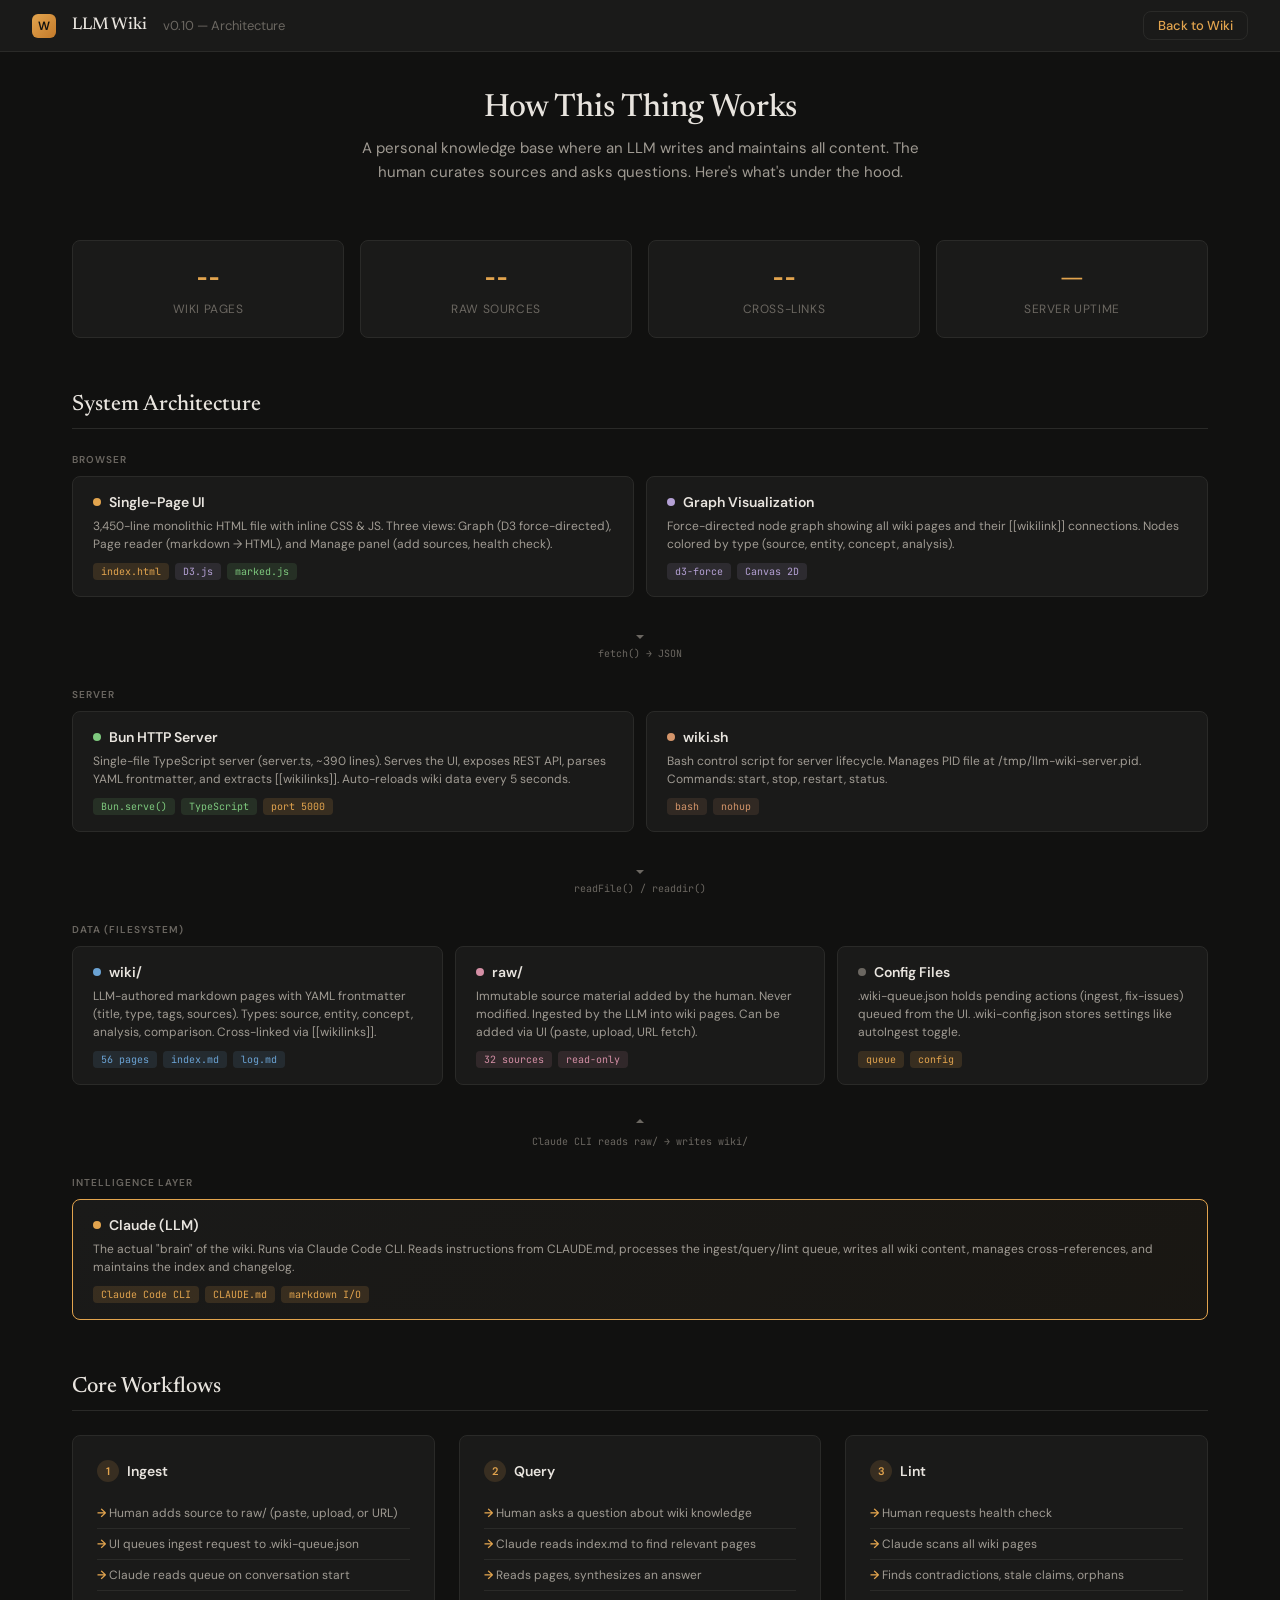
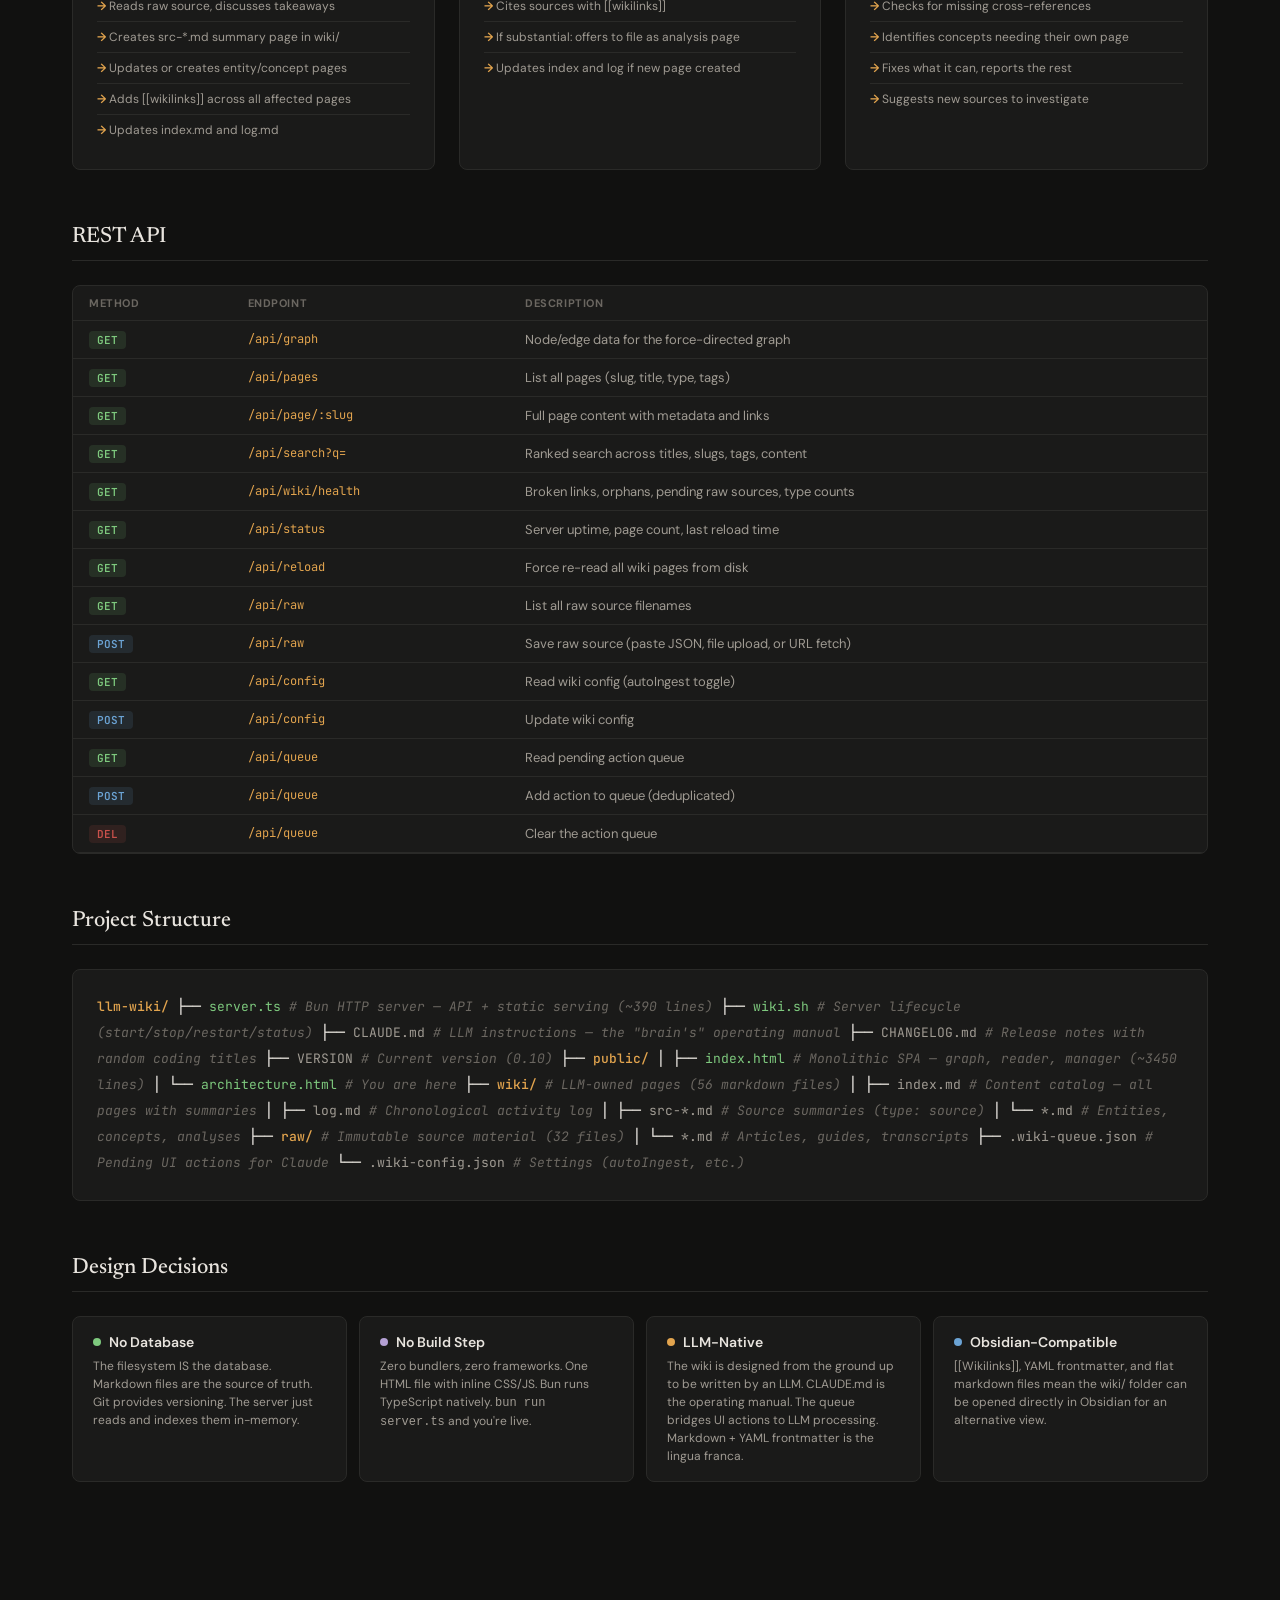
==== public/architecture.html @ 3b4dd166 "Add vault, LLM chat, GCP backup, and repo hardening - Vault: private pages in gitignored vault/ dir " ====
<!DOCTYPE html>
<html lang="en">
<head>
<meta charset="UTF-8">
<meta name="viewport" content="width=device-width, initial-scale=1.0">
<title>LLM Wiki — Architecture</title>
<link rel="icon" href="data:image/svg+xml,<svg xmlns='http://www.w3.org/2000/svg' viewBox='0 0 32 32'><rect width='32' height='32' rx='8' fill='%23111110'/><rect x='2' y='2' width='28' height='28' rx='6' fill='none' stroke='%23e2a44e' stroke-width='2.5'/><text x='16' y='22' text-anchor='middle' font-family='Georgia,serif' font-weight='600' font-size='16' fill='%23e2a44e'>W</text></svg>">
<link rel="preconnect" href="https://fonts.googleapis.com">
<link rel="preconnect" href="https://fonts.gstatic.com" crossorigin>
<link href="https://fonts.googleapis.com/css2?family=Newsreader:ital,opsz,wght@0,6..72,400;0,6..72,500;0,6..72,600;1,6..72,400&family=DM+Sans:ital,wght@0,400;0,500;0,600;1,400&family=JetBrains+Mono:wght@400;500&display=swap" rel="stylesheet">
<style>
  :root {
    --bg: #111110;
    --surface: #1a1a19;
    --surface-raised: #222221;
    --border: #2a2a28;
    --text: #e8e4de;
    --text-secondary: #a09b93;
    --text-dim: #6b6761;
    --accent: #e2a44e;
    --accent-dim: rgba(226, 164, 78, 0.15);
    --green: #7ec97e;
    --purple: #b4a0d4;
    --orange: #d4956a;
    --pink: #d48fa5;
    --red: #c9514b;
    --blue: #6ba3d4;
    --font-display: 'Newsreader', Georgia, serif;
    --font-body: 'DM Sans', -apple-system, sans-serif;
    --font-mono: 'JetBrains Mono', monospace;
    --radius: 8px;
  }

  * { margin: 0; padding: 0; box-sizing: border-box; }

  body {
    font-family: var(--font-body);
    background: var(--bg);
    color: var(--text);
    -webkit-font-smoothing: antialiased;
    min-height: 100vh;
  }

  ::-webkit-scrollbar { width: 6px; }
  ::-webkit-scrollbar-track { background: transparent; }
  ::-webkit-scrollbar-thumb { background: var(--border); border-radius: 3px; }

  header {
    background: var(--surface);
    border-bottom: 1px solid var(--border);
    padding: 0 32px;
    height: 52px;
    display: flex;
    align-items: center;
    gap: 16px;
    position: sticky;
    top: 0;
    z-index: 10;
  }

  .logo-icon {
    width: 24px; height: 24px; border-radius: 6px;
    background: linear-gradient(135deg, var(--accent) 0%, #c47a2a 100%);
    display: flex; align-items: center; justify-content: center;
    font-size: 12px; font-weight: 600; color: var(--bg); flex-shrink: 0;
  }

  header h1 {
    font-family: var(--font-display);
    font-size: 17px; font-weight: 500; letter-spacing: -0.01em;
  }

  header .subtitle {
    color: var(--text-dim); font-size: 13px;
  }

  .back-link {
    margin-left: auto;
    color: var(--accent); text-decoration: none;
    font-size: 13px; font-weight: 500;
    padding: 5px 14px; border: 1px solid var(--border);
    border-radius: var(--radius);
    transition: all 150ms ease;
  }
  .back-link:hover { background: var(--accent-dim); border-color: var(--accent); }

  .container {
    max-width: 1200px;
    margin: 0 auto;
    padding: 40px 32px 80px;
  }

  .hero {
    text-align: center;
    margin-bottom: 56px;
  }
  .hero h2 {
    font-family: var(--font-display);
    font-size: 32px; font-weight: 500;
    margin-bottom: 12px;
  }
  .hero p {
    color: var(--text-secondary); font-size: 15px;
    max-width: 600px; margin: 0 auto;
    line-height: 1.6;
  }

  /* ─── Stats ribbon ─── */
  .stats {
    display: grid;
    grid-template-columns: repeat(4, 1fr);
    gap: 16px;
    margin-bottom: 56px;
  }
  .stat-card {
    background: var(--surface);
    border: 1px solid var(--border);
    border-radius: var(--radius);
    padding: 20px;
    text-align: center;
  }
  .stat-value {
    font-family: var(--font-display);
    font-size: 36px; font-weight: 600;
    color: var(--accent);
    margin-bottom: 4px;
  }
  .stat-label {
    font-size: 12px; color: var(--text-dim);
    text-transform: uppercase; letter-spacing: 0.05em;
  }

  /* ─── Architecture diagram ─── */
  .arch-section {
    margin-bottom: 56px;
  }
  .arch-section h3 {
    font-family: var(--font-display);
    font-size: 22px; font-weight: 500;
    margin-bottom: 24px;
    padding-bottom: 12px;
    border-bottom: 1px solid var(--border);
  }

  .diagram {
    position: relative;
    display: flex;
    flex-direction: column;
    gap: 24px;
  }

  .layer {
    position: relative;
  }
  .layer-label {
    font-size: 10px; text-transform: uppercase;
    letter-spacing: 0.1em; color: var(--text-dim);
    margin-bottom: 10px; font-weight: 600;
  }
  .layer-content {
    display: flex;
    gap: 12px;
    flex-wrap: wrap;
  }

  .box {
    background: var(--surface);
    border: 1px solid var(--border);
    border-radius: var(--radius);
    padding: 16px 20px;
    flex: 1;
    min-width: 200px;
    position: relative;
    transition: all 200ms ease;
  }
  .box:hover {
    border-color: var(--accent);
    box-shadow: 0 0 0 1px var(--accent-dim);
  }
  .box-title {
    font-weight: 600; font-size: 14px;
    margin-bottom: 6px;
    display: flex; align-items: center; gap: 8px;
  }
  .box-title .dot {
    width: 8px; height: 8px; border-radius: 50%;
    flex-shrink: 0;
  }
  .box-desc {
    font-size: 12px; color: var(--text-secondary);
    line-height: 1.5;
  }
  .box-tech {
    margin-top: 10px;
    display: flex; gap: 6px; flex-wrap: wrap;
  }
  .tag {
    font-family: var(--font-mono);
    font-size: 10px;
    padding: 2px 8px;
    border-radius: 4px;
    background: var(--accent-dim);
    color: var(--accent);
  }
  .tag.green { background: rgba(126,201,126,0.12); color: var(--green); }
  .tag.purple { background: rgba(180,160,212,0.12); color: var(--purple); }
  .tag.pink { background: rgba(212,143,165,0.12); color: var(--pink); }
  .tag.blue { background: rgba(107,163,212,0.12); color: var(--blue); }
  .tag.orange { background: rgba(212,149,106,0.12); color: var(--orange); }

  /* Arrows */
  .arrow-row {
    display: flex;
    justify-content: center;
    padding: 4px 0;
  }
  .arrow {
    display: flex; flex-direction: column;
    align-items: center; gap: 2px;
    color: var(--text-dim);
  }
  .arrow svg { width: 20px; height: 20px; }
  .arrow-label {
    font-size: 10px; color: var(--text-dim);
    font-family: var(--font-mono);
  }

  /* ─── File tree ─── */
  .file-tree {
    background: var(--surface);
    border: 1px solid var(--border);
    border-radius: var(--radius);
    padding: 24px;
    font-family: var(--font-mono);
    font-size: 13px;
    line-height: 2;
    overflow-x: auto;
  }
  .file-tree .dir { color: var(--accent); font-weight: 500; }
  .file-tree .file { color: var(--text-secondary); }
  .file-tree .comment { color: var(--text-dim); font-style: italic; }
  .file-tree .special { color: var(--green); }

  /* ─── Flow diagram ─── */
  .flow-grid {
    display: grid;
    grid-template-columns: 1fr 1fr 1fr;
    gap: 24px;
  }
  .flow-card {
    background: var(--surface);
    border: 1px solid var(--border);
    border-radius: var(--radius);
    padding: 24px;
  }
  .flow-card h4 {
    font-size: 14px; font-weight: 600;
    margin-bottom: 16px;
    display: flex; align-items: center; gap: 8px;
  }
  .flow-card h4 .num {
    width: 22px; height: 22px; border-radius: 50%;
    background: var(--accent-dim); color: var(--accent);
    display: inline-flex; align-items: center; justify-content: center;
    font-size: 11px; font-weight: 600;
  }
  .flow-steps {
    list-style: none;
  }
  .flow-steps li {
    font-size: 12px; color: var(--text-secondary);
    padding: 6px 0;
    border-bottom: 1px solid var(--border);
    line-height: 1.5;
  }
  .flow-steps li:last-child { border-bottom: none; }
  .flow-steps li::before {
    content: "→ ";
    color: var(--accent);
    font-weight: 600;
  }

  /* ─── API table ─── */
  .api-table {
    width: 100%;
    border-collapse: collapse;
    font-size: 13px;
  }
  .api-table th {
    text-align: left;
    font-size: 11px; text-transform: uppercase;
    letter-spacing: 0.05em; color: var(--text-dim);
    padding: 10px 16px;
    border-bottom: 1px solid var(--border);
  }
  .api-table td {
    padding: 10px 16px;
    border-bottom: 1px solid var(--border);
    vertical-align: top;
  }
  .api-table tr:hover td {
    background: var(--surface-raised);
  }
  .method {
    font-family: var(--font-mono);
    font-size: 11px; font-weight: 600;
    padding: 2px 8px; border-radius: 4px;
  }
  .method.get { background: rgba(126,201,126,0.12); color: var(--green); }
  .method.post { background: rgba(107,163,212,0.12); color: var(--blue); }
  .method.delete { background: rgba(201,81,75,0.12); color: var(--red); }
  .endpoint {
    font-family: var(--font-mono);
    font-size: 12px; color: var(--accent);
  }
  .api-desc { color: var(--text-secondary); }

  /* ─── Connection lines (SVG overlay) ─── */
  .connections {
    position: absolute;
    top: 0; left: 0;
    width: 100%;
    height: 100%;
    pointer-events: none;
    z-index: 0;
  }

  @media (max-width: 768px) {
    .stats { grid-template-columns: repeat(2, 1fr); }
    .flow-grid { grid-template-columns: 1fr; }
    .layer-content { flex-direction: column; }
    .container { padding: 24px 16px 60px; }
  }
</style>
</head>
<body>

<header>
  <div class="logo-icon">W</div>
  <h1>LLM Wiki</h1>
  <span class="subtitle">v0.10 — Architecture</span>
  <a href="/" class="back-link">Back to Wiki</a>
</header>

<div class="container">

  <div class="hero">
    <h2>How This Thing Works</h2>
    <p>A personal knowledge base where an LLM writes and maintains all content. The human curates sources and asks questions. Here's what's under the hood.</p>
  </div>

  <!-- Live stats -->
  <div class="stats" id="stats">
    <div class="stat-card">
      <div class="stat-value" id="stat-pages">--</div>
      <div class="stat-label">Wiki Pages</div>
    </div>
    <div class="stat-card">
      <div class="stat-value" id="stat-sources">--</div>
      <div class="stat-label">Raw Sources</div>
    </div>
    <div class="stat-card">
      <div class="stat-value" id="stat-links">--</div>
      <div class="stat-label">Cross-Links</div>
    </div>
    <div class="stat-card">
      <div class="stat-value" id="stat-uptime">--</div>
      <div class="stat-label">Server Uptime</div>
    </div>
  </div>

  <!-- Stack diagram -->
  <div class="arch-section">
    <h3>System Architecture</h3>
    <div class="diagram">

      <!-- Browser layer -->
      <div class="layer">
        <div class="layer-label">Browser</div>
        <div class="layer-content">
          <div class="box">
            <div class="box-title"><span class="dot" style="background:var(--accent)"></span>Single-Page UI</div>
            <div class="box-desc">3,450-line monolithic HTML file with inline CSS &amp; JS. Three views: Graph (D3 force-directed), Page reader (markdown → HTML), and Manage panel (add sources, health check).</div>
            <div class="box-tech">
              <span class="tag">index.html</span>
              <span class="tag purple">D3.js</span>
              <span class="tag green">marked.js</span>
            </div>
          </div>
          <div class="box">
            <div class="box-title"><span class="dot" style="background:var(--purple)"></span>Graph Visualization</div>
            <div class="box-desc">Force-directed node graph showing all wiki pages and their [[wikilink]] connections. Nodes colored by type (source, entity, concept, analysis).</div>
            <div class="box-tech">
              <span class="tag purple">d3-force</span>
              <span class="tag purple">Canvas 2D</span>
            </div>
          </div>
        </div>
      </div>

      <!-- Arrow -->
      <div class="arrow-row">
        <div class="arrow">
          <svg viewBox="0 0 20 20" fill="currentColor"><path d="M10 3v11M6 10l4 4 4-4"/></svg>
          <span class="arrow-label">fetch() → JSON</span>
        </div>
      </div>

      <!-- Server layer -->
      <div class="layer">
        <div class="layer-label">Server</div>
        <div class="layer-content">
          <div class="box">
            <div class="box-title"><span class="dot" style="background:var(--green)"></span>Bun HTTP Server</div>
            <div class="box-desc">Single-file TypeScript server (server.ts, ~390 lines). Serves the UI, exposes REST API, parses YAML frontmatter, and extracts [[wikilinks]]. Auto-reloads wiki data every 5 seconds.</div>
            <div class="box-tech">
              <span class="tag green">Bun.serve()</span>
              <span class="tag green">TypeScript</span>
              <span class="tag">port 5000</span>
            </div>
          </div>
          <div class="box">
            <div class="box-title"><span class="dot" style="background:var(--orange)"></span>wiki.sh</div>
            <div class="box-desc">Bash control script for server lifecycle. Manages PID file at /tmp/llm-wiki-server.pid. Commands: start, stop, restart, status.</div>
            <div class="box-tech">
              <span class="tag orange">bash</span>
              <span class="tag orange">nohup</span>
            </div>
          </div>
        </div>
      </div>

      <!-- Arrow -->
      <div class="arrow-row">
        <div class="arrow">
          <svg viewBox="0 0 20 20" fill="currentColor"><path d="M10 3v11M6 10l4 4 4-4"/></svg>
          <span class="arrow-label">readFile() / readdir()</span>
        </div>
      </div>

      <!-- Data layer -->
      <div class="layer">
        <div class="layer-label">Data (Filesystem)</div>
        <div class="layer-content">
          <div class="box">
            <div class="box-title"><span class="dot" style="background:var(--blue)"></span>wiki/</div>
            <div class="box-desc">LLM-authored markdown pages with YAML frontmatter (title, type, tags, sources). Types: source, entity, concept, analysis, comparison. Cross-linked via [[wikilinks]].</div>
            <div class="box-tech">
              <span class="tag blue">56 pages</span>
              <span class="tag blue">index.md</span>
              <span class="tag blue">log.md</span>
            </div>
          </div>
          <div class="box">
            <div class="box-title"><span class="dot" style="background:var(--pink)"></span>raw/</div>
            <div class="box-desc">Immutable source material added by the human. Never modified. Ingested by the LLM into wiki pages. Can be added via UI (paste, upload, URL fetch).</div>
            <div class="box-tech">
              <span class="tag pink">32 sources</span>
              <span class="tag pink">read-only</span>
            </div>
          </div>
          <div class="box">
            <div class="box-title"><span class="dot" style="background:var(--text-dim)"></span>Config Files</div>
            <div class="box-desc">.wiki-queue.json holds pending actions (ingest, fix-issues) queued from the UI. .wiki-config.json stores settings like autoIngest toggle.</div>
            <div class="box-tech">
              <span class="tag">queue</span>
              <span class="tag">config</span>
            </div>
          </div>
        </div>
      </div>

      <!-- Arrow -->
      <div class="arrow-row">
        <div class="arrow">
          <svg viewBox="0 0 20 20" fill="currentColor"><path d="M10 17V6M6 10l4-4 4 4"/></svg>
          <span class="arrow-label">Claude CLI reads raw/ → writes wiki/</span>
        </div>
      </div>

      <!-- LLM layer -->
      <div class="layer">
        <div class="layer-label">Intelligence Layer</div>
        <div class="layer-content">
          <div class="box" style="border-color: var(--accent); background: linear-gradient(135deg, var(--surface) 0%, rgba(226,164,78,0.04) 100%);">
            <div class="box-title"><span class="dot" style="background:var(--accent)"></span>Claude (LLM)</div>
            <div class="box-desc">The actual "brain" of the wiki. Runs via Claude Code CLI. Reads instructions from CLAUDE.md, processes the ingest/query/lint queue, writes all wiki content, manages cross-references, and maintains the index and changelog.</div>
            <div class="box-tech">
              <span class="tag">Claude Code CLI</span>
              <span class="tag">CLAUDE.md</span>
              <span class="tag">markdown I/O</span>
            </div>
          </div>
        </div>
      </div>

    </div>
  </div>

  <!-- Workflows -->
  <div class="arch-section">
    <h3>Core Workflows</h3>
    <div class="flow-grid">
      <div class="flow-card">
        <h4><span class="num">1</span>Ingest</h4>
        <ul class="flow-steps">
          <li>Human adds source to raw/ (paste, upload, or URL)</li>
          <li>UI queues ingest request to .wiki-queue.json</li>
          <li>Claude reads queue on conversation start</li>
          <li>Reads raw source, discusses takeaways</li>
          <li>Creates src-*.md summary page in wiki/</li>
          <li>Updates or creates entity/concept pages</li>
          <li>Adds [[wikilinks]] across all affected pages</li>
          <li>Updates index.md and log.md</li>
        </ul>
      </div>
      <div class="flow-card">
        <h4><span class="num">2</span>Query</h4>
        <ul class="flow-steps">
          <li>Human asks a question about wiki knowledge</li>
          <li>Claude reads index.md to find relevant pages</li>
          <li>Reads pages, synthesizes an answer</li>
          <li>Cites sources with [[wikilinks]]</li>
          <li>If substantial: offers to file as analysis page</li>
          <li>Updates index and log if new page created</li>
        </ul>
      </div>
      <div class="flow-card">
        <h4><span class="num">3</span>Lint</h4>
        <ul class="flow-steps">
          <li>Human requests health check</li>
          <li>Claude scans all wiki pages</li>
          <li>Finds contradictions, stale claims, orphans</li>
          <li>Checks for missing cross-references</li>
          <li>Identifies concepts needing their own page</li>
          <li>Fixes what it can, reports the rest</li>
          <li>Suggests new sources to investigate</li>
        </ul>
      </div>
    </div>
  </div>

  <!-- API endpoints -->
  <div class="arch-section">
    <h3>REST API</h3>
    <div style="background:var(--surface);border:1px solid var(--border);border-radius:var(--radius);overflow:hidden;">
      <table class="api-table">
        <thead>
          <tr><th>Method</th><th>Endpoint</th><th>Description</th></tr>
        </thead>
        <tbody>
          <tr><td><span class="method get">GET</span></td><td class="endpoint">/api/graph</td><td class="api-desc">Node/edge data for the force-directed graph</td></tr>
          <tr><td><span class="method get">GET</span></td><td class="endpoint">/api/pages</td><td class="api-desc">List all pages (slug, title, type, tags)</td></tr>
          <tr><td><span class="method get">GET</span></td><td class="endpoint">/api/page/:slug</td><td class="api-desc">Full page content with metadata and links</td></tr>
          <tr><td><span class="method get">GET</span></td><td class="endpoint">/api/search?q=</td><td class="api-desc">Ranked search across titles, slugs, tags, content</td></tr>
          <tr><td><span class="method get">GET</span></td><td class="endpoint">/api/wiki/health</td><td class="api-desc">Broken links, orphans, pending raw sources, type counts</td></tr>
          <tr><td><span class="method get">GET</span></td><td class="endpoint">/api/status</td><td class="api-desc">Server uptime, page count, last reload time</td></tr>
          <tr><td><span class="method get">GET</span></td><td class="endpoint">/api/reload</td><td class="api-desc">Force re-read all wiki pages from disk</td></tr>
          <tr><td><span class="method get">GET</span></td><td class="endpoint">/api/raw</td><td class="api-desc">List all raw source filenames</td></tr>
          <tr><td><span class="method post">POST</span></td><td class="endpoint">/api/raw</td><td class="api-desc">Save raw source (paste JSON, file upload, or URL fetch)</td></tr>
          <tr><td><span class="method get">GET</span></td><td class="endpoint">/api/config</td><td class="api-desc">Read wiki config (autoIngest toggle)</td></tr>
          <tr><td><span class="method post">POST</span></td><td class="endpoint">/api/config</td><td class="api-desc">Update wiki config</td></tr>
          <tr><td><span class="method get">GET</span></td><td class="endpoint">/api/queue</td><td class="api-desc">Read pending action queue</td></tr>
          <tr><td><span class="method post">POST</span></td><td class="endpoint">/api/queue</td><td class="api-desc">Add action to queue (deduplicated)</td></tr>
          <tr><td><span class="method delete">DEL</span></td><td class="endpoint">/api/queue</td><td class="api-desc">Clear the action queue</td></tr>
        </tbody>
      </table>
    </div>
  </div>

  <!-- File tree -->
  <div class="arch-section">
    <h3>Project Structure</h3>
    <div class="file-tree">
<span class="dir">llm-wiki/</span>
├── <span class="special">server.ts</span>         <span class="comment">  # Bun HTTP server — API + static serving (~390 lines)</span>
├── <span class="special">wiki.sh</span>           <span class="comment">  # Server lifecycle (start/stop/restart/status)</span>
├── <span class="file">CLAUDE.md</span>          <span class="comment">  # LLM instructions — the "brain's" operating manual</span>
├── <span class="file">CHANGELOG.md</span>       <span class="comment">  # Release notes with random coding titles</span>
├── <span class="file">VERSION</span>            <span class="comment">  # Current version (0.10)</span>
├── <span class="dir">public/</span>
│   ├── <span class="special">index.html</span>    <span class="comment">  # Monolithic SPA — graph, reader, manager (~3450 lines)</span>
│   └── <span class="special">architecture.html</span> <span class="comment"># You are here</span>
├── <span class="dir">wiki/</span>              <span class="comment">  # LLM-owned pages (56 markdown files)</span>
│   ├── <span class="file">index.md</span>      <span class="comment">  # Content catalog — all pages with summaries</span>
│   ├── <span class="file">log.md</span>        <span class="comment">  # Chronological activity log</span>
│   ├── <span class="file">src-*.md</span>      <span class="comment">  # Source summaries (type: source)</span>
│   └── <span class="file">*.md</span>          <span class="comment">  # Entities, concepts, analyses</span>
├── <span class="dir">raw/</span>               <span class="comment">  # Immutable source material (32 files)</span>
│   └── <span class="file">*.md</span>          <span class="comment">  # Articles, guides, transcripts</span>
├── <span class="file">.wiki-queue.json</span>   <span class="comment">  # Pending UI actions for Claude</span>
└── <span class="file">.wiki-config.json</span>  <span class="comment">  # Settings (autoIngest, etc.)</span>
    </div>
  </div>

  <!-- Design philosophy -->
  <div class="arch-section">
    <h3>Design Decisions</h3>
    <div class="layer-content">
      <div class="box">
        <div class="box-title"><span class="dot" style="background:var(--green)"></span>No Database</div>
        <div class="box-desc">The filesystem IS the database. Markdown files are the source of truth. Git provides versioning. The server just reads and indexes them in-memory.</div>
      </div>
      <div class="box">
        <div class="box-title"><span class="dot" style="background:var(--purple)"></span>No Build Step</div>
        <div class="box-desc">Zero bundlers, zero frameworks. One HTML file with inline CSS/JS. Bun runs TypeScript natively. <code>bun run server.ts</code> and you're live.</div>
      </div>
      <div class="box">
        <div class="box-title"><span class="dot" style="background:var(--accent)"></span>LLM-Native</div>
        <div class="box-desc">The wiki is designed from the ground up to be written by an LLM. CLAUDE.md is the operating manual. The queue bridges UI actions to LLM processing. Markdown + YAML frontmatter is the lingua franca.</div>
      </div>
      <div class="box">
        <div class="box-title"><span class="dot" style="background:var(--blue)"></span>Obsidian-Compatible</div>
        <div class="box-desc">[[Wikilinks]], YAML frontmatter, and flat markdown files mean the wiki/ folder can be opened directly in Obsidian for an alternative view.</div>
      </div>
    </div>
  </div>

</div>

<script>
async function loadStats() {
  try {
    const [statusRes, graphRes, rawRes] = await Promise.all([
      fetch('/api/status'),
      fetch('/api/graph'),
      fetch('/api/raw'),
    ]);
    const status = await statusRes.json();
    const graph = await graphRes.json();
    const raw = await rawRes.json();

    document.getElementById('stat-pages').textContent = graph.nodes.length;
    document.getElementById('stat-sources').textContent = raw.length;
    document.getElementById('stat-links').textContent = graph.edges.length;

    const mins = Math.floor(status.uptime / 60);
    const hrs = Math.floor(mins / 60);
    if (hrs > 0) {
      document.getElementById('stat-uptime').textContent = `${hrs}h ${mins % 60}m`;
    } else {
      document.getElementById('stat-uptime').textContent = `${mins}m`;
    }
  } catch {
    document.getElementById('stat-uptime').textContent = '—';
  }
}
loadStats();
</script>

</body>
</html>
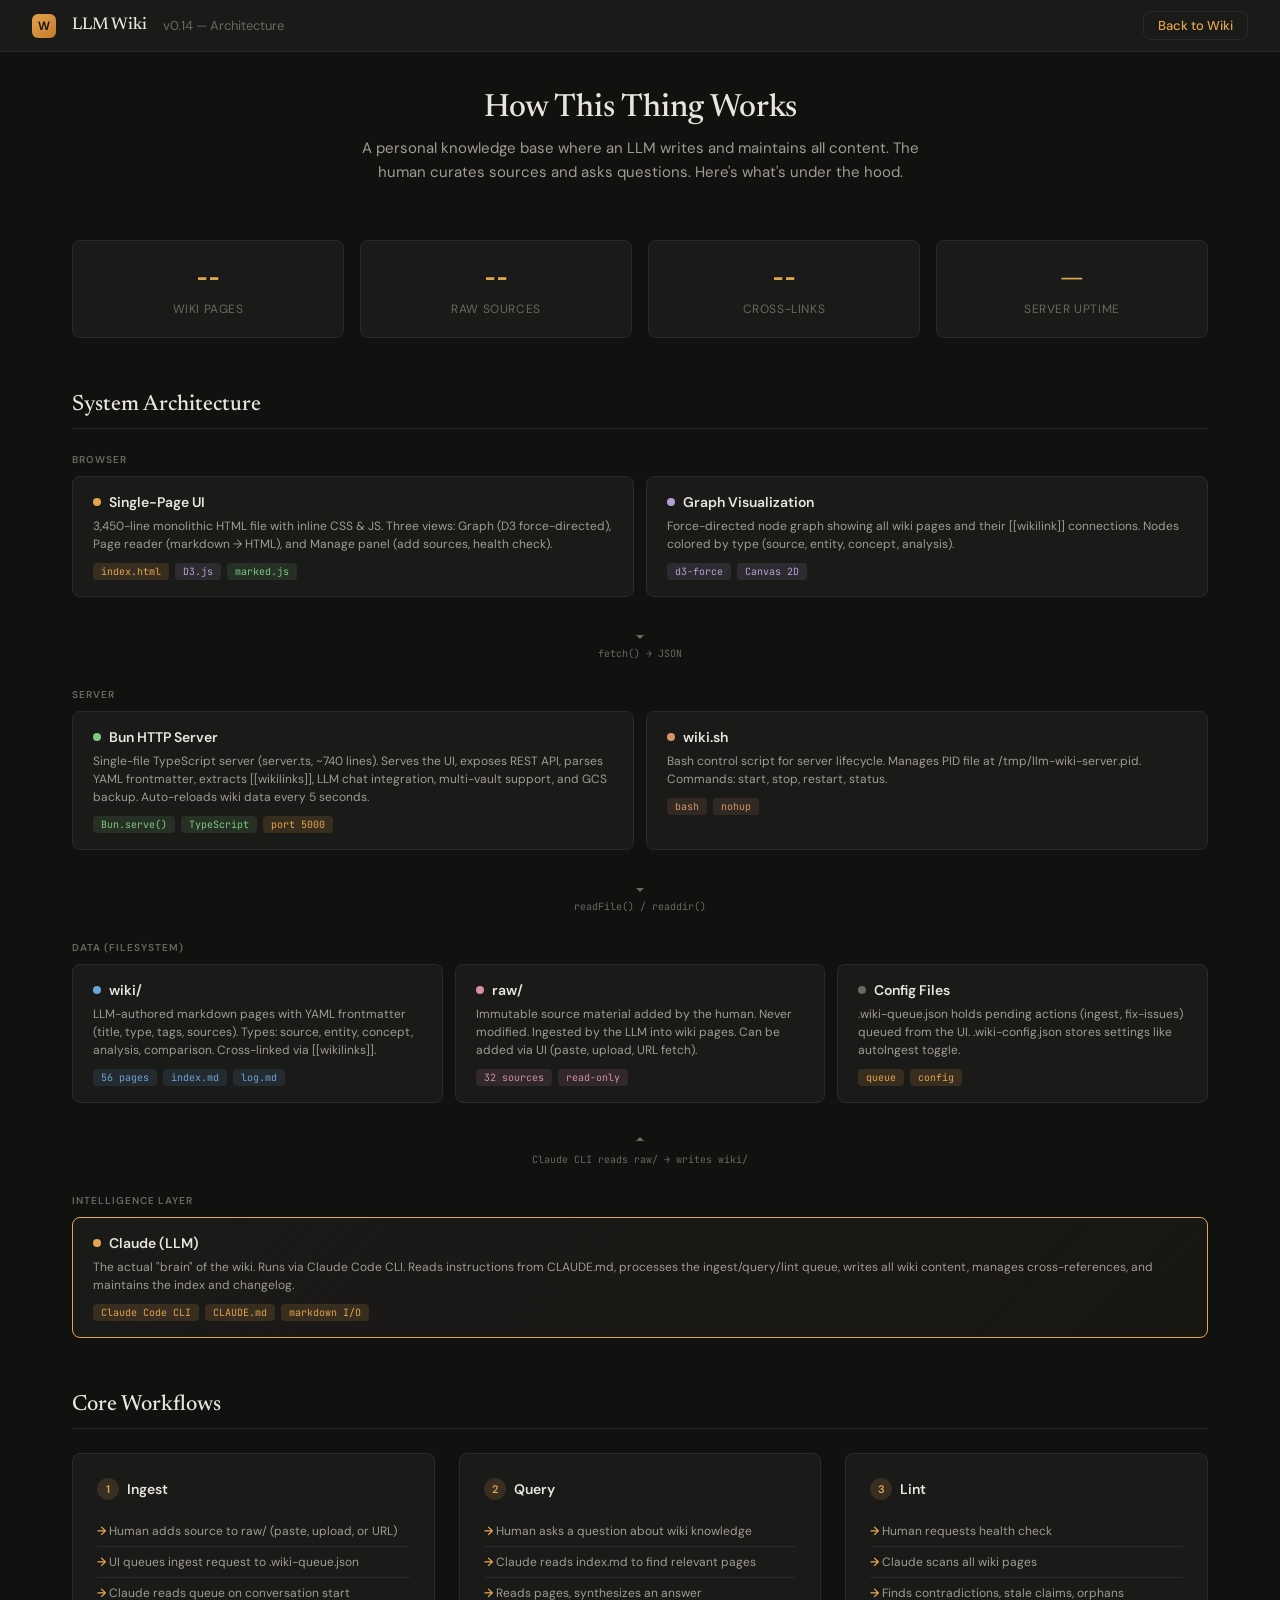
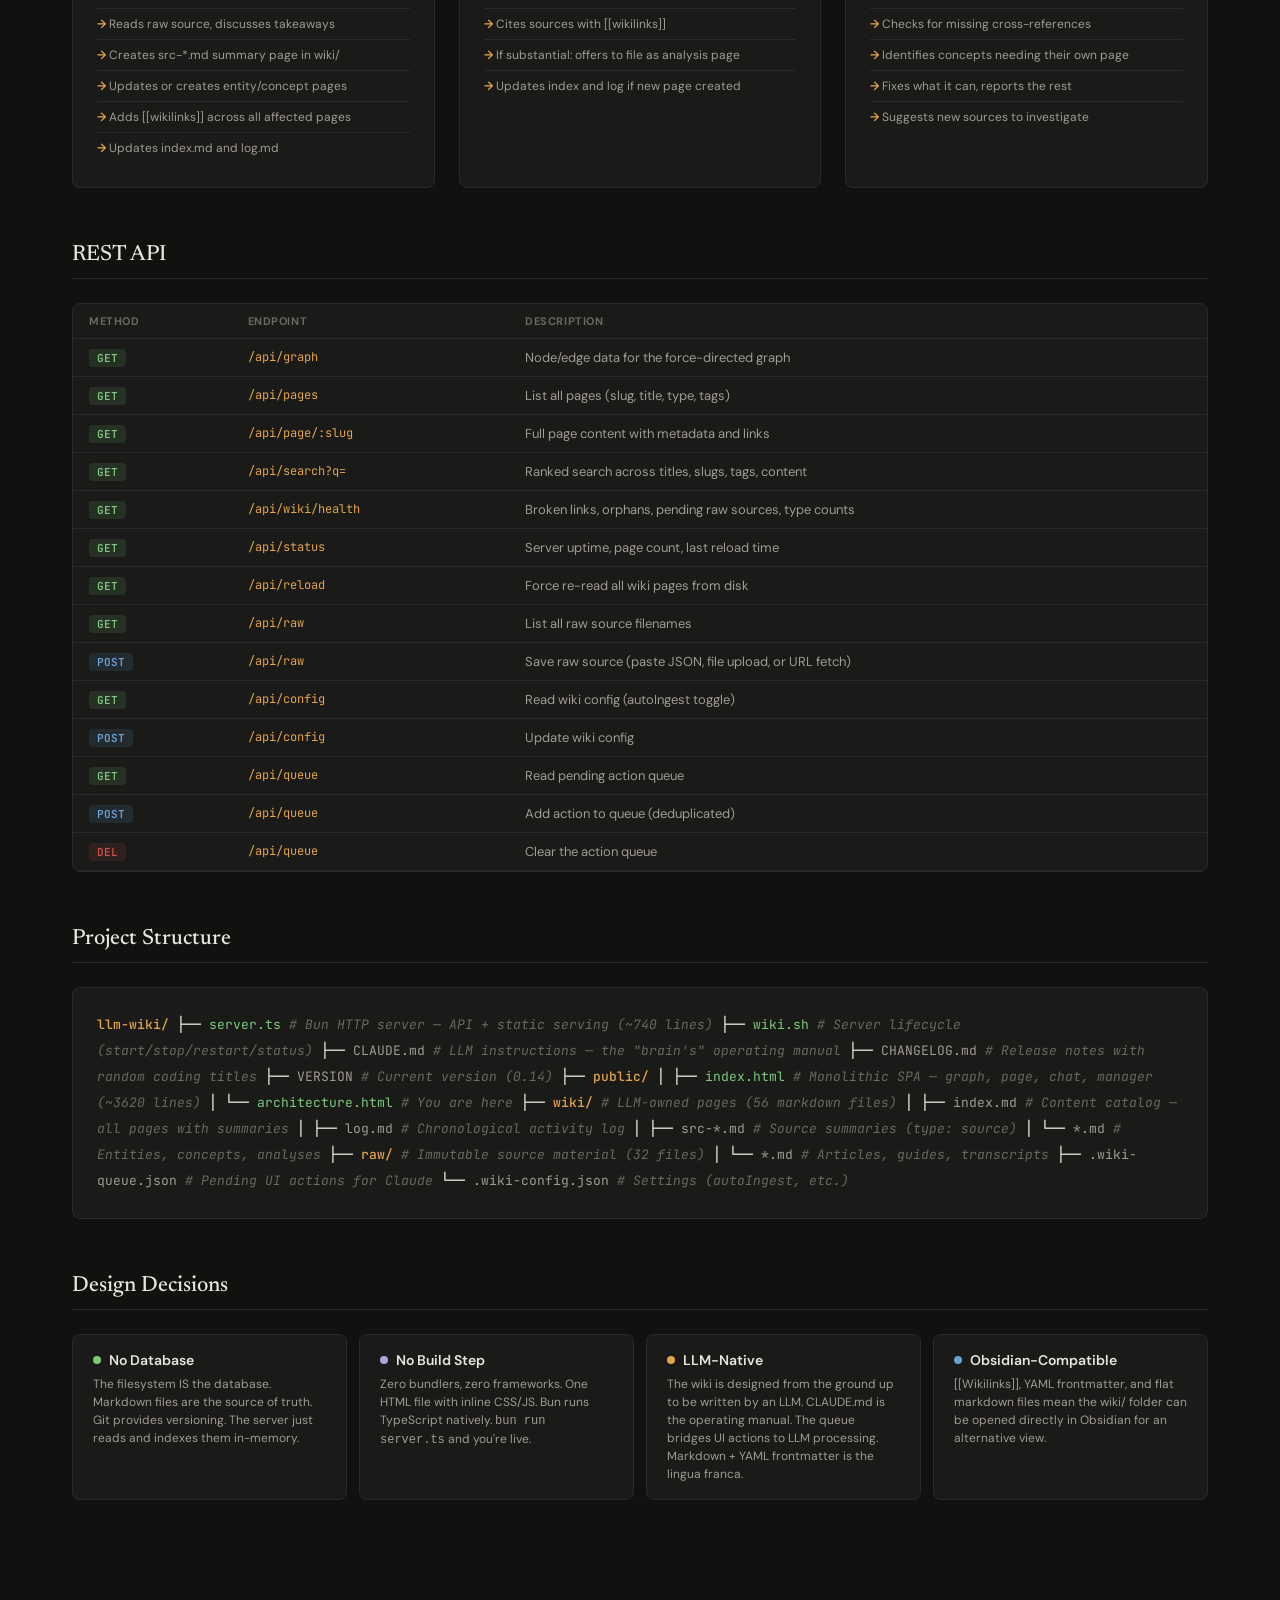
==== commit d3772803: "Refactor: split monolithic files into modules, fix security issues - Split server.ts (770 lines) int" ====
--- a/public/architecture.html
+++ b/public/architecture.html
@@ -338,7 +338,7 @@
 <header>
   <div class="logo-icon">W</div>
   <h1>LLM Wiki</h1>
-  <span class="subtitle">v0.10 — Architecture</span>
+  <span class="subtitle">v0.14 — Architecture</span>
   <a href="/" class="back-link">Back to Wiki</a>
 </header>
 
@@ -412,7 +412,7 @@
         <div class="layer-content">
           <div class="box">
             <div class="box-title"><span class="dot" style="background:var(--green)"></span>Bun HTTP Server</div>
-            <div class="box-desc">Single-file TypeScript server (server.ts, ~390 lines). Serves the UI, exposes REST API, parses YAML frontmatter, and extracts [[wikilinks]]. Auto-reloads wiki data every 5 seconds.</div>
+            <div class="box-desc">Single-file TypeScript server (server.ts, ~740 lines). Serves the UI, exposes REST API, parses YAML frontmatter, extracts [[wikilinks]], LLM chat integration, multi-vault support, and GCS backup. Auto-reloads wiki data every 5 seconds.</div>
             <div class="box-tech">
               <span class="tag green">Bun.serve()</span>
               <span class="tag green">TypeScript</span>
@@ -573,13 +573,13 @@
     <h3>Project Structure</h3>
     <div class="file-tree">
 <span class="dir">llm-wiki/</span>
-├── <span class="special">server.ts</span>         <span class="comment">  # Bun HTTP server — API + static serving (~390 lines)</span>
+├── <span class="special">server.ts</span>         <span class="comment">  # Bun HTTP server — API + static serving (~740 lines)</span>
 ├── <span class="special">wiki.sh</span>           <span class="comment">  # Server lifecycle (start/stop/restart/status)</span>
 ├── <span class="file">CLAUDE.md</span>          <span class="comment">  # LLM instructions — the "brain's" operating manual</span>
 ├── <span class="file">CHANGELOG.md</span>       <span class="comment">  # Release notes with random coding titles</span>
-├── <span class="file">VERSION</span>            <span class="comment">  # Current version (0.10)</span>
+├── <span class="file">VERSION</span>            <span class="comment">  # Current version (0.14)</span>
 ├── <span class="dir">public/</span>
-│   ├── <span class="special">index.html</span>    <span class="comment">  # Monolithic SPA — graph, reader, manager (~3450 lines)</span>
+│   ├── <span class="special">index.html</span>    <span class="comment">  # Monolithic SPA — graph, page, chat, manager (~3620 lines)</span>
 │   └── <span class="special">architecture.html</span> <span class="comment"># You are here</span>
 ├── <span class="dir">wiki/</span>              <span class="comment">  # LLM-owned pages (56 markdown files)</span>
 │   ├── <span class="file">index.md</span>      <span class="comment">  # Content catalog — all pages with summaries</span>
